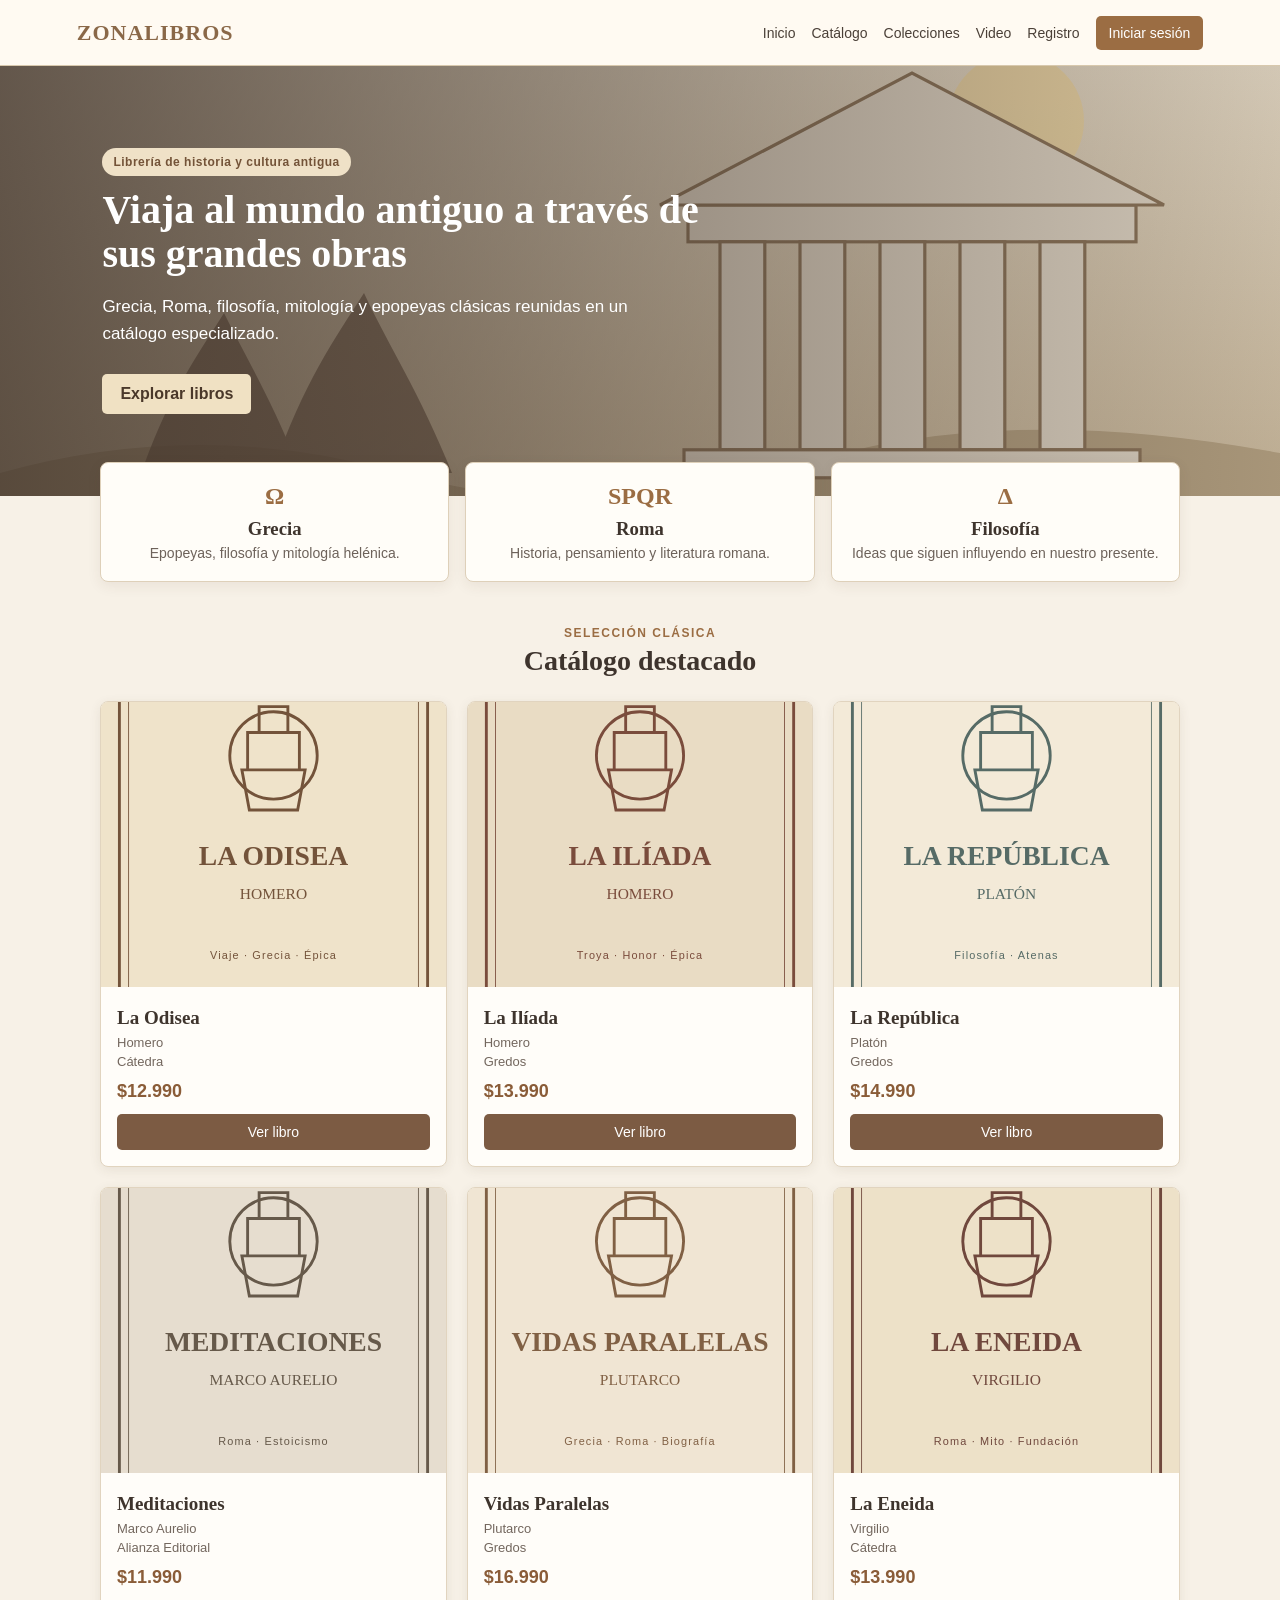
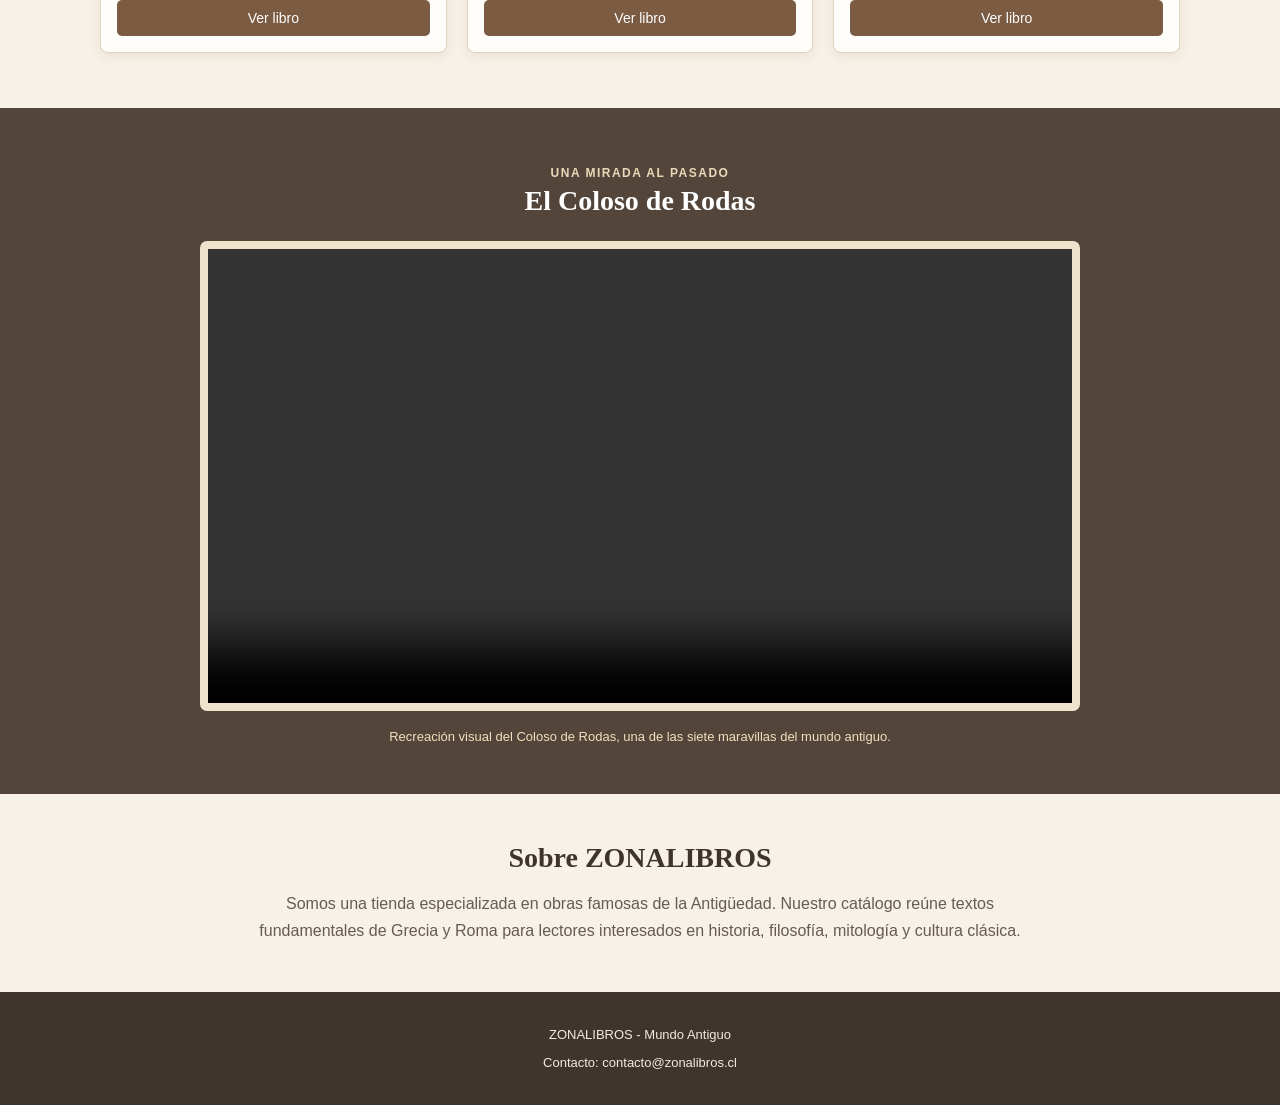
==== index.html @ bc7bd2f8 "Proyecto ZONALIBROS" ====
<!DOCTYPE html>
<html lang="es">
<head>
    <meta charset="UTF-8">
    <meta name="viewport" content="width=device-width, initial-scale=1.0">
    <title>ZONALIBROS - Mundo Antiguo</title>
    <link rel="stylesheet" href="styles.css">
    <script src="app.js" defer></script>
</head>
<body>
    <header class="header">
        <a class="logo" href="index.html">ZONALIBROS</a>
        <nav>
            <a href="index.html">Inicio</a>
            <a href="#catalogo">Catálogo</a>
            <a href="#colecciones">Colecciones</a>
            <a href="#video">Video</a>
            <a href="registro.html">Registro</a>
            <a class="boton-nav" href="login.html">Iniciar sesión</a>
        </nav>
    </header>

    <main>
        <section class="hero">
            <div class="hero-contenido">
                <span class="etiqueta">Librería de historia y cultura antigua</span>
                <h1>Viaja al mundo antiguo a través de sus grandes obras</h1>
                <p>Grecia, Roma, filosofía, mitología y epopeyas clásicas reunidas en un catálogo especializado.</p>
                <a class="boton" href="#catalogo">Explorar libros</a>
            </div>
        </section>

        <section id="colecciones" class="colecciones">
            <article>
                <span>Ω</span>
                <h3>Grecia</h3>
                <p>Epopeyas, filosofía y mitología helénica.</p>
            </article>
            <article>
                <span>SPQR</span>
                <h3>Roma</h3>
                <p>Historia, pensamiento y literatura romana.</p>
            </article>
            <article>
                <span>Δ</span>
                <h3>Filosofía</h3>
                <p>Ideas que siguen influyendo en nuestro presente.</p>
            </article>
        </section>

        <section id="catalogo" class="contenedor">
            <div class="titulo-seccion">
                <p>Selección clásica</p>
                <h2>Catálogo destacado</h2>
            </div>
            <div id="catalogoInicio" class="productos"></div>
        </section>

        <section id="video" class="seccion-video video-publico-seccion">
            <div class="titulo-seccion claro">
                <p>Una mirada al pasado</p>
                <h2>El Coloso de Rodas</h2>
            </div>
            <div class="video-marco">
                <video class="video-dinamico" src="videos/289640.mp4" controls preload="metadata">
                    Tu navegador no puede reproducir este video.
                </video>
            </div>
            <p class="texto-video">Recreación visual del Coloso de Rodas, una de las siete maravillas del mundo antiguo.</p>
        </section>

        <section class="informacion">
            <h2>Sobre ZONALIBROS</h2>
            <p>Somos una tienda especializada en obras famosas de la Antigüedad. Nuestro catálogo reúne textos fundamentales de Grecia y Roma para lectores interesados en historia, filosofía, mitología y cultura clásica.</p>
        </section>
    </main>

    <div id="modalLibro" class="modal-libro">
        <div class="modal-contenido">
            <button type="button" class="cerrar-modal" onclick="cerrarDetalleLibro()">×</button>
            <img id="modalImagen" src="" alt="Portada del libro">
            <div>
                <p class="modal-etiqueta">Ficha del libro</p>
                <h2 id="modalTitulo"></h2>
                <p><strong>Autor:</strong> <span id="modalAutor"></span></p>
                <p><strong>Editorial:</strong> <span id="modalEditorial"></span></p>
                <p><strong>Precio:</strong> <span id="modalPrecio"></span></p>
                <p id="modalDescripcion"></p>
            </div>
        </div>
    </div>

    <footer>
        <p>ZONALIBROS - Mundo Antiguo</p>
        <p>Contacto: contacto@zonalibros.cl</p>
    </footer>
</body>
</html>
---- styles.css ----
* {
    box-sizing: border-box;
}

html {
    scroll-behavior: smooth;
}

body {
    margin: 0;
    font-family: Arial, sans-serif;
    background-color: #f7f1e7;
    color: #3e342d;
}

.header {
    background-color: #fffaf2;
    border-bottom: 1px solid #d8c8ad;
    min-height: 66px;
    padding: 11px 6%;
    display: flex;
    justify-content: space-between;
    align-items: center;
    gap: 18px;
    position: sticky;
    top: 0;
    z-index: 20;
}

.logo {
    color: #8a6848;
    font-family: Georgia, serif;
    font-size: 22px;
    font-weight: bold;
    letter-spacing: 1px;
    text-decoration: none;
}

nav {
    display: flex;
    align-items: center;
    gap: 16px;
    flex-wrap: wrap;
}

nav a {
    color: #4b4038;
    text-decoration: none;
    font-size: 14px;
}

nav a:hover {
    color: #9b6d43;
}

.boton-nav {
    background-color: #9b6d43;
    color: white;
    padding: 9px 13px;
    border-radius: 5px;
}

.boton-nav:hover {
    color: white;
    background-color: #7d5636;
}

.hero {
    min-height: 430px;
    background-image:
        linear-gradient(90deg, rgba(61, 48, 39, 0.78), rgba(61, 48, 39, 0.14)),
        url("img/grecia-hero.svg");
    background-size: cover;
    background-position: center;
    display: flex;
    align-items: center;
    padding: 54px 8%;
}

.hero-contenido {
    color: white;
    max-width: 650px;
}

.etiqueta {
    display: inline-block;
    background-color: #efe1c7;
    color: #735338;
    padding: 7px 11px;
    border-radius: 20px;
    font-size: 12px;
    font-weight: bold;
    letter-spacing: 0.5px;
    margin-bottom: 12px;
}

.hero h1 {
    font-family: Georgia, serif;
    font-size: 40px;
    line-height: 1.1;
    margin: 0 0 14px;
}

.hero p {
    font-size: 17px;
    line-height: 1.6;
    max-width: 580px;
}

.boton {
    display: inline-block;
    background-color: #f0e1c3;
    color: #4a382a;
    padding: 11px 18px;
    text-decoration: none;
    border-radius: 5px;
    font-weight: bold;
    margin-top: 10px;
}

.boton:hover {
    background-color: white;
}

.colecciones {
    width: 88%;
    max-width: 1080px;
    margin: -34px auto 42px;
    display: grid;
    grid-template-columns: repeat(3, 1fr);
    gap: 16px;
    position: relative;
}

.colecciones article {
    background-color: #fffdf8;
    border: 1px solid #ded0b9;
    border-radius: 8px;
    padding: 20px;
    text-align: center;
    box-shadow: 0 4px 14px rgba(75, 57, 42, 0.08);
}

.colecciones article span {
    color: #9b6d43;
    font-family: Georgia, serif;
    font-size: 24px;
    font-weight: bold;
}

.colecciones h3 {
    font-family: Georgia, serif;
    margin: 8px 0 5px;
}

.colecciones p {
    margin: 0;
    color: #6d625a;
    font-size: 14px;
}

.contenedor {
    width: 88%;
    max-width: 1080px;
    margin: 44px auto;
}

.titulo-seccion {
    text-align: center;
    margin-bottom: 24px;
}

.titulo-seccion p {
    color: #9b6d43;
    font-size: 12px;
    font-weight: bold;
    text-transform: uppercase;
    letter-spacing: 1.5px;
    margin-bottom: 5px;
}

.titulo-seccion h2,
.informacion h2,
.panel h2 {
    font-family: Georgia, serif;
    font-size: 28px;
    margin: 0;
}

.productos {
    display: grid;
    grid-template-columns: repeat(3, 1fr);
    gap: 20px;
}

.libro {
    background-color: #fffdf9;
    border: 1px solid #e1d4bf;
    border-radius: 8px;
    overflow: hidden;
    box-shadow: 0 3px 12px rgba(83, 62, 45, 0.09);
    transition: transform 0.2s;
}

.libro:hover {
    transform: translateY(-3px);
}

.libro img {
    width: 100%;
    height: 285px;
    object-fit: cover;
    background-color: #eee4d4;
}

.libro-contenido {
    padding: 16px;
}

.libro h3 {
    font-family: Georgia, serif;
    font-size: 19px;
    margin: 0 0 6px;
}

.libro-meta {
    color: #73675e;
    font-size: 13px;
    margin: 4px 0;
}

.precio {
    color: #8a5c38;
    font-size: 18px;
    font-weight: bold;
    margin: 12px 0;
}

.libro button {
    width: 100%;
}

button {
    background-color: #7c5b43;
    color: white;
    border: none;
    padding: 10px 15px;
    border-radius: 5px;
    cursor: pointer;
    font-size: 14px;
}

button:hover {
    background-color: #9b6d43;
}

.seccion-video {
    background-color: #54453a;
    color: white;
    text-align: center;
    padding: 46px 8%;
    margin-top: 55px;
}

.claro p {
    color: #ead8b8;
}

.video-marco {
    max-width: 880px;
    height: 470px;
    margin: 24px auto 16px;
    border: 8px solid #efe3ce;
    background-image: url("img/coloso.svg");
    background-size: cover;
    background-position: center;
    border-radius: 7px;
    overflow: hidden;
}

.video-marco video {
    width: 100%;
    height: 100%;
    object-fit: cover;
    border: 0;
    background-color: #1f1b18;
}

.texto-video {
    max-width: 760px;
    margin: 0 auto;
    color: #f1dfbf;
    font-size: 13px;
    line-height: 1.6;
}

.formulario-video {
    max-width: 720px;
    margin: 18px 0 26px;
}

.preview-video-admin {
    margin-top: 28px;
}

.preview-video-admin h3 {
    color: #5a4738;
    margin-bottom: 12px;
}

.preview-video-admin .video-marco {
    margin-left: 0;
    max-width: 760px;
    height: 420px;
}

.boton-peligro {
    background-color: #8f4b45;
}

.boton-peligro:hover {
    background-color: #a85951;
}

.informacion {
    max-width: 820px;
    margin: 48px auto;
    text-align: center;
    padding: 0 20px;
}

.informacion p {
    line-height: 1.7;
    color: #665b53;
}

footer {
    background-color: #3f352f;
    color: #f4ead9;
    text-align: center;
    padding: 22px;
    margin-top: 38px;
    font-size: 13px;
}

.pagina-formulario {
    min-height: 74vh;
    display: flex;
    justify-content: center;
    align-items: center;
    padding: 38px 20px;
    background: linear-gradient(135deg, #f7f1e7, #eee0c9);
}

.formulario-contenedor {
    background-color: #fffdf9;
    width: 100%;
    max-width: 430px;
    padding: 28px;
    border: 1px solid #dfd0b9;
    border-radius: 8px;
    box-shadow: 0 4px 16px rgba(79, 59, 43, 0.1);
}

.formulario-grande {
    max-width: 580px;
}

.formulario-contenedor h1 {
    text-align: center;
    font-family: Georgia, serif;
    font-size: 26px;
}

form {
    display: flex;
    flex-direction: column;
    gap: 7px;
}

label {
    font-weight: bold;
    margin-top: 7px;
    font-size: 14px;
}

input,
textarea {
    width: 100%;
    padding: 10px;
    border: 1px solid #bda98d;
    border-radius: 4px;
    font-size: 14px;
    background-color: #fffefb;
    font-family: Arial, sans-serif;
}

input:focus,
textarea:focus {
    outline: 2px solid #d4b789;
    border-color: #9b6d43;
}

fieldset {
    display: grid;
    grid-template-columns: repeat(2, 1fr);
    gap: 9px;
    margin: 14px 0;
    border: 1px solid #cbb99f;
}

fieldset label {
    font-weight: normal;
}

fieldset input {
    width: auto;
}

.error {
    color: #a63232;
    font-size: 13px;
    min-height: 14px;
}

.mensaje {
    color: #38734c;
    font-weight: bold;
    font-size: 14px;
}

.bienvenida {
    background-color: #eadfcf;
    text-align: center;
    padding: 40px 20px;
    border-bottom: 1px solid #d5c3a9;
}

.bienvenida h1 {
    font-family: Georgia, serif;
    font-size: 30px;
    margin: 5px 0 8px;
}

.bienvenida p {
    margin: 0;
    color: #675b51;
}

.admin-header {
    background-color: #4c4038;
}

.admin-header .logo,
.admin-header nav a {
    color: #f4e6cf;
}

.admin-main {
    width: 88%;
    max-width: 1080px;
    margin: auto;
}

.admin-bienvenida {
    margin-top: 28px;
    border-radius: 8px;
}

.panel {
    background-color: #fffdf9;
    margin: 28px 0;
    padding: 24px;
    border: 1px solid #dfd0b9;
    border-radius: 8px;
}

.formulario-libro {
    max-width: 620px;
    margin: 20px 0 32px;
}

.grupo-botones {
    display: flex;
    gap: 9px;
    margin-top: 8px;
}

.boton-secundario {
    background-color: #80776f;
}

.boton-salir {
    background-color: #8f4b45;
    margin: 0;
}

.texto-ayuda {
    color: #74675e;
    font-size: 13px;
}

.tabla-contenedor {
    overflow-x: auto;
}

table {
    width: 100%;
    border-collapse: collapse;
    font-size: 13px;
}

th,
td {
    border-bottom: 1px solid #e1d7ca;
    padding: 10px;
    text-align: left;
}

th {
    background-color: #6f5b4c;
    color: white;
}

.acciones {
    display: flex;
    gap: 5px;
    flex-wrap: wrap;
}

.acciones button {
    padding: 7px 9px;
    font-size: 12px;
}

.modal-libro {
    display: none;
    position: fixed;
    inset: 0;
    background-color: rgba(48, 38, 31, 0.72);
    z-index: 50;
    padding: 30px 16px;
    overflow-y: auto;
}

.modal-libro.activo {
    display: flex;
    justify-content: center;
    align-items: center;
}

.modal-contenido {
    width: 100%;
    max-width: 760px;
    background-color: #fffdf9;
    border-radius: 8px;
    padding: 22px;
    display: grid;
    grid-template-columns: 220px 1fr;
    gap: 24px;
    position: relative;
    border: 1px solid #d9c8ad;
}

.modal-contenido img {
    width: 100%;
    max-height: 330px;
    object-fit: cover;
}

.modal-contenido h2 {
    font-family: Georgia, serif;
    font-size: 27px;
    margin-top: 5px;
}

.modal-contenido p {
    line-height: 1.55;
}

.modal-etiqueta {
    color: #9b6d43;
    font-size: 12px;
    font-weight: bold;
    text-transform: uppercase;
}

.cerrar-modal {
    position: absolute;
    top: 10px;
    right: 10px;
    width: 34px;
    height: 34px;
    padding: 0;
    border-radius: 50%;
    background-color: #6b5544;
    font-size: 22px;
}

@media (max-width: 850px) {
    .productos {
        grid-template-columns: repeat(2, 1fr);
    }

    .colecciones {
        grid-template-columns: 1fr;
        margin-top: 24px;
    }

    .video-marco {
        height: 380px;
    }
}

@media (max-width: 650px) {
    .header {
        position: static;
        flex-direction: column;
    }

    nav {
        justify-content: center;
    }

    .hero {
        min-height: 390px;
    }

    .hero h1 {
        font-size: 31px;
    }

    .productos {
        grid-template-columns: 1fr;
    }

    fieldset {
        grid-template-columns: 1fr;
    }

    .modal-contenido {
        grid-template-columns: 1fr;
    }

    .modal-contenido img {
        max-width: 240px;
        margin: auto;
    }

    .video-marco {
        height: 300px;
    }
}


/* Diseño responsive final */
img,
video {
    max-width: 100%;
}

@media (max-width: 1024px) {
    .contenedor,
    .admin-main,
    .colecciones {
        width: 92%;
    }

    .productos {
        grid-template-columns: repeat(2, 1fr);
    }

    .hero {
        padding: 46px 6%;
    }

    .video-marco {
        width: 100%;
        height: auto;
        aspect-ratio: 16 / 9;
    }
}

@media (max-width: 768px) {
    .header {
        position: static;
        flex-direction: column;
        text-align: center;
        padding: 16px 5%;
    }

    nav {
        justify-content: center;
        gap: 10px;
    }

    .hero {
        min-height: auto;
        padding: 44px 7%;
    }

    .hero h1 {
        font-size: 31px;
    }

    .hero p {
        font-size: 16px;
    }

    .colecciones {
        grid-template-columns: 1fr;
        margin-top: 22px;
    }

    .productos {
        grid-template-columns: 1fr;
    }

    .libro img {
        height: 250px;
    }

    .pagina-formulario {
        align-items: flex-start;
        padding: 28px 15px;
    }

    .formulario-contenedor {
        width: 100%;
        max-width: 560px;
    }

    fieldset {
        grid-template-columns: 1fr;
    }

    .grupo-botones {
        flex-direction: column;
    }

    .grupo-botones button,
    .boton-salir {
        width: 100%;
    }

    .seccion-video {
        padding: 36px 5%;
    }

    .video-marco,
    .preview-video-admin .video-marco {
        max-width: 100%;
        height: auto;
        aspect-ratio: 16 / 9;
        border-width: 5px;
    }

    .tabla-contenedor {
        width: 100%;
        overflow-x: auto;
    }

    table {
        min-width: 650px;
    }

    .modal-libro.activo {
        align-items: flex-start;
    }

    .modal-contenido {
        grid-template-columns: 1fr;
    }

    .modal-contenido img {
        max-width: 240px;
        margin: auto;
    }
}

@media (max-width: 480px) {
    .logo {
        font-size: 20px;
    }

    nav {
        flex-direction: column;
        width: 100%;
    }

    nav a,
    .boton-nav,
    .boton-salir {
        width: 100%;
        text-align: center;
    }

    .hero h1 {
        font-size: 27px;
    }

    .contenedor,
    .admin-main {
        width: 94%;
    }

    .panel,
    .formulario-contenedor {
        padding: 20px;
    }

    .titulo-seccion h2,
    .informacion h2,
    .panel h2 {
        font-size: 24px;
    }

    .video-marco {
        border-width: 4px;
    }

    button {
        width: 100%;
    }
}
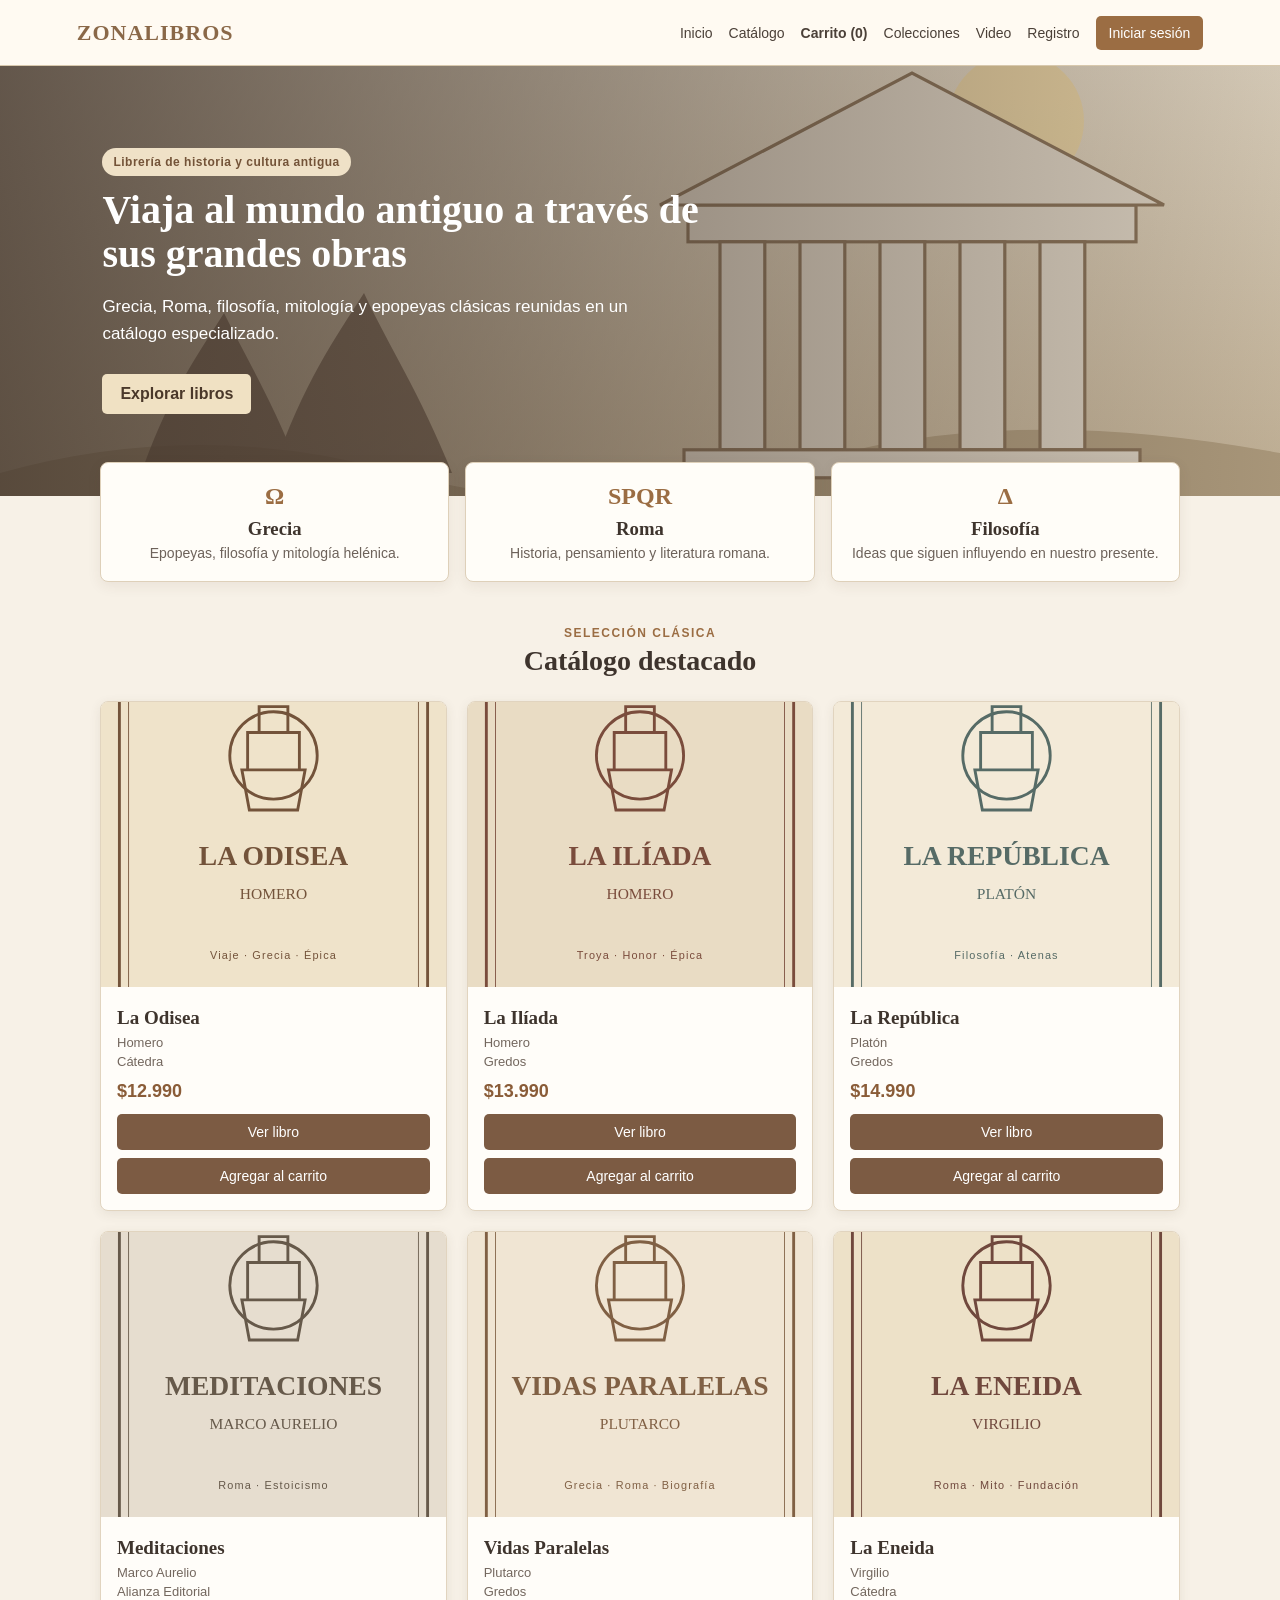
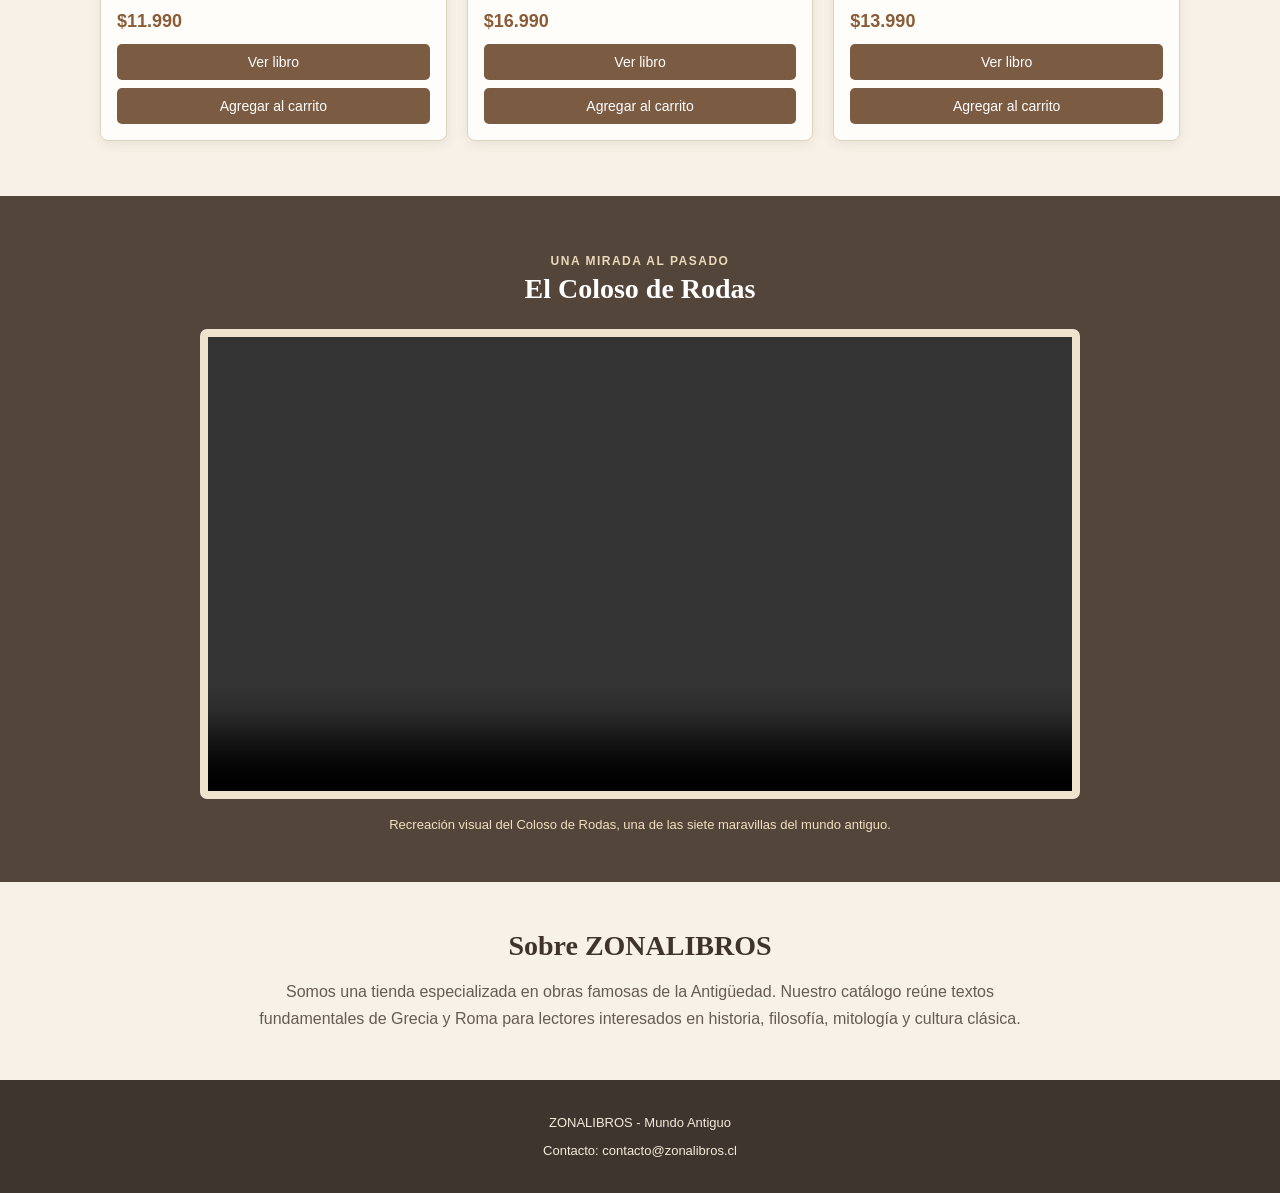
==== commit 677ba6f1: "Add files via upload Versión final ZONALIBROS con carrito de compras y corrección de sesión" ====
--- a/index.html
+++ b/index.html
@@ -13,6 +13,7 @@
         <nav>
             <a href="index.html">Inicio</a>
             <a href="#catalogo">Catálogo</a>
+            <a href="carrito.html" class="enlace-carrito">Carrito (<span id="contadorCarrito">0</span>)</a>
             <a href="#colecciones">Colecciones</a>
             <a href="#video">Video</a>
             <a href="registro.html">Registro</a>
@@ -86,6 +87,7 @@
                 <p><strong>Editorial:</strong> <span id="modalEditorial"></span></p>
                 <p><strong>Precio:</strong> <span id="modalPrecio"></span></p>
                 <p id="modalDescripcion"></p>
+                <button type="button" id="modalAgregarCarrito">Agregar al carrito</button>
             </div>
         </div>
     </div>
--- a/styles.css
+++ b/styles.css
@@ -823,3 +823,159 @@
         width: 100%;
     }
 }
+
+
+/* Carrito de compras */
+.enlace-carrito {
+    font-weight: bold;
+}
+
+.botones-libro {
+    display: grid;
+    grid-template-columns: 1fr;
+    gap: 8px;
+}
+
+.carrito-contenedor {
+    display: grid;
+    grid-template-columns: 1fr 320px;
+    gap: 24px;
+    align-items: start;
+}
+
+.carrito-vacio {
+    background-color: #fffdf9;
+    border: 1px solid #dfd0b9;
+    border-radius: 8px;
+    padding: 28px;
+    text-align: center;
+}
+
+.item-carrito {
+    background-color: #fffdf9;
+    border: 1px solid #dfd0b9;
+    border-radius: 8px;
+    padding: 16px;
+    margin-bottom: 16px;
+    display: grid;
+    grid-template-columns: 120px 1fr 120px 150px;
+    gap: 16px;
+    align-items: center;
+}
+
+.item-carrito img {
+    width: 120px;
+    height: 160px;
+    object-fit: cover;
+    background-color: #eee4d4;
+    border-radius: 5px;
+}
+
+.item-carrito h3 {
+    font-family: Georgia, serif;
+    margin: 0 0 8px;
+}
+
+.item-carrito p {
+    margin: 5px 0;
+    color: #665b53;
+    font-size: 14px;
+}
+
+.cantidad-carrito {
+    display: flex;
+    align-items: center;
+    justify-content: center;
+    gap: 8px;
+}
+
+.cantidad-carrito button {
+    width: 34px;
+    height: 34px;
+    padding: 0;
+}
+
+.cantidad-carrito span {
+    min-width: 28px;
+    text-align: center;
+    font-weight: bold;
+}
+
+.subtotal-carrito {
+    text-align: right;
+}
+
+.subtotal-carrito strong {
+    display: block;
+    color: #8a5c38;
+    font-size: 18px;
+    margin-bottom: 10px;
+}
+
+.resumen-carrito {
+    background-color: #fffdf9;
+    border: 1px solid #dfd0b9;
+    border-radius: 8px;
+    padding: 22px;
+    position: sticky;
+    top: 86px;
+}
+
+.resumen-carrito h2 {
+    font-family: Georgia, serif;
+    margin-top: 0;
+}
+
+.total-carrito {
+    color: #8a5c38;
+    font-size: 28px;
+    font-weight: bold;
+    margin: 8px 0 16px;
+}
+
+.carrito-acciones {
+    flex-direction: column;
+}
+
+.carrito-acciones button {
+    width: 100%;
+}
+
+@media (max-width: 900px) {
+    .carrito-contenedor {
+        grid-template-columns: 1fr;
+    }
+
+    .resumen-carrito {
+        position: static;
+    }
+
+    .item-carrito {
+        grid-template-columns: 100px 1fr;
+    }
+
+    .cantidad-carrito,
+    .subtotal-carrito {
+        grid-column: 1 / 3;
+        justify-content: flex-start;
+        text-align: left;
+    }
+}
+
+@media (max-width: 520px) {
+    .item-carrito {
+        grid-template-columns: 1fr;
+        text-align: center;
+    }
+
+    .item-carrito img {
+        margin: auto;
+    }
+
+    .cantidad-carrito,
+    .subtotal-carrito {
+        grid-column: auto;
+        justify-content: center;
+        text-align: center;
+    }
+}
